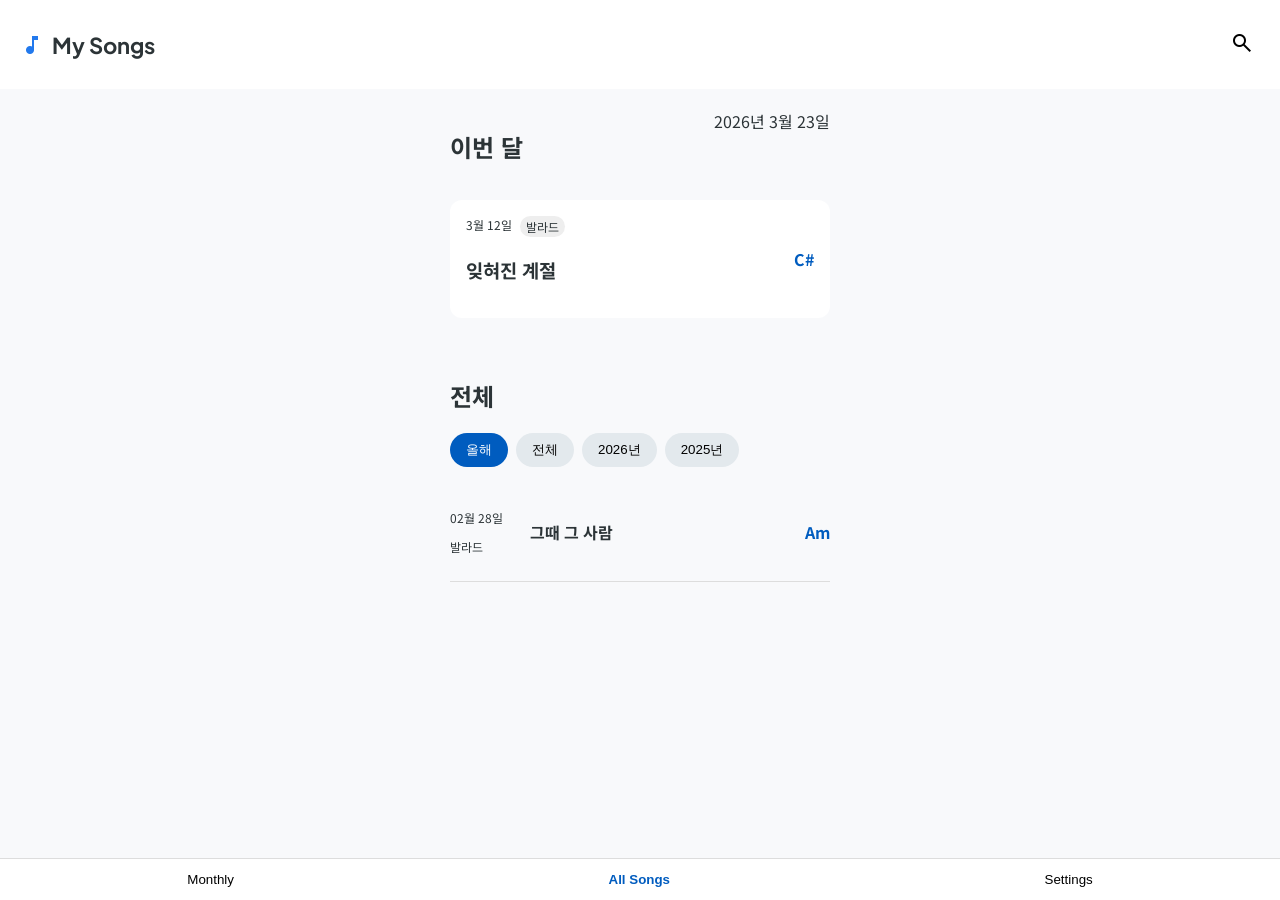
==== index.html @ 4f544b7e "Refactor index.html with new layout and styles Updated HTML structure and added styles and fonts." ====
<!DOCTYPE html>
<html lang="ko">
<head>
  <meta charset="utf-8"/>
  <meta name="viewport" content="width=device-width, initial-scale=1.0"/>

  <!-- Fonts -->
  <link href="https://fonts.googleapis.com/css2?family=Plus+Jakarta+Sans:wght@700;800&family=Noto+Sans+KR:wght@400;500;700&display=swap" rel="stylesheet"/>
  <link href="https://fonts.googleapis.com/css2?family=Material+Symbols+Outlined" rel="stylesheet"/>

  <link rel="stylesheet" href="css/index.css"/>
</head>

<body>

<header class="header">
  <div class="header-left">
    <span class="material-symbols-outlined icon">music_note</span>
    <h1>My Songs</h1>
  </div>
  <button class="icon-btn">
    <span class="material-symbols-outlined">search</span>
  </button>
</header>

<main class="container">

  <!-- 이번 달 -->
  <section>
    <div class="section-header">
      <h2>이번 달</h2>
      <span>2026년 3월 23일</span>
    </div>

    <div class="card-list">
      <div class="song-card">
        <div>
          <div class="meta">
            <span class="date">3월 12일</span>
            <span class="badge">발라드</span>
          </div>
          <h3>잊혀진 계절</h3>
        </div>
        <span class="key">C#</span>
      </div>
    </div>
  </section>

  <!-- 전체 -->
  <section class="all-section">
    <h2>전체</h2>

    <div class="tabs">
      <button class="active">올해</button>
      <button>전체</button>
      <button>2026년</button>
      <button>2025년</button>
    </div>

    <div class="table-list">
      <div class="row">
        <div class="col-left">
          <p class="date">02월 28일</p>
          <p class="genre">발라드</p>
        </div>
        <div class="col-center">그때 그 사람</div>
        <div class="col-right">Am</div>
      </div>
    </div>
  </section>

</main>

<nav class="bottom-nav">
  <button>Monthly</button>
  <button class="active">All Songs</button>
  <button>Settings</button>
</nav>

<script src="script.js"></script>
</body>
</html>
---- css/index.css ----
/* 기본 */
body {
  font-family: 'Noto Sans KR', sans-serif;
  margin: 0;
  background: #f8f9fb;
  color: #2c3437;
}

/* 헤더 */
.header {
  position: sticky;
  top: 0;
  background: #fff;
  padding: 16px 20px;
  display: flex;
  justify-content: space-between;
  align-items: center;
}

.header-left {
  display: flex;
  align-items: center;
  gap: 8px;
}

.header h1 {
  font-family: 'Plus Jakarta Sans';
  font-size: 22px;
}

.icon {
  color: #2279ed;
}

.icon-btn {
  background: none;
  border: none;
  cursor: pointer;
}

/* 레이아웃 */
.container {
  max-width: 420px;
  margin: 0 auto;
  padding-bottom: 120px;
}

section {
  padding: 20px;
}

.section-header {
  display: flex;
  justify-content: space-between;
  margin-bottom: 16px;
}

/* 카드 */
.card-list {
  display: flex;
  flex-direction: column;
  gap: 12px;
}

.song-card {
  background: #fff;
  padding: 16px;
  border-radius: 12px;
  display: flex;
  justify-content: space-between;
  align-items: center;
}

.meta {
  display: flex;
  gap: 8px;
  font-size: 12px;
}

.badge {
  background: #eee;
  padding: 2px 6px;
  border-radius: 999px;
}

.key {
  font-weight: bold;
  color: #005cbf;
}

/* 탭 */
.tabs {
  display: flex;
  gap: 8px;
  overflow-x: auto;
  margin: 16px 0;
}

.tabs button {
  padding: 8px 16px;
  border-radius: 999px;
  border: none;
  background: #e3e9ed;
  cursor: pointer;
}

.tabs button.active {
  background: #005cbf;
  color: white;
}

/* 테이블 리스트 */
.table-list .row {
  display: flex;
  align-items: center;
  padding: 14px 0;
  border-bottom: 1px solid #ddd;
}

.col-left {
  width: 80px;
  font-size: 12px;
}

.col-center {
  flex: 1;
  font-weight: bold;
}

.col-right {
  font-weight: bold;
  color: #005cbf;
}

/* 하단 네비 */
.bottom-nav {
  position: fixed;
  bottom: 0;
  width: 100%;
  display: flex;
  justify-content: space-around;
  background: rgba(255,255,255,0.9);
  padding: 12px 0;
  border-top: 1px solid #ddd;
}

.bottom-nav button {
  background: none;
  border: none;
  cursor: pointer;
}

.bottom-nav .active {
  color: #005cbf;
  font-weight: bold;
}
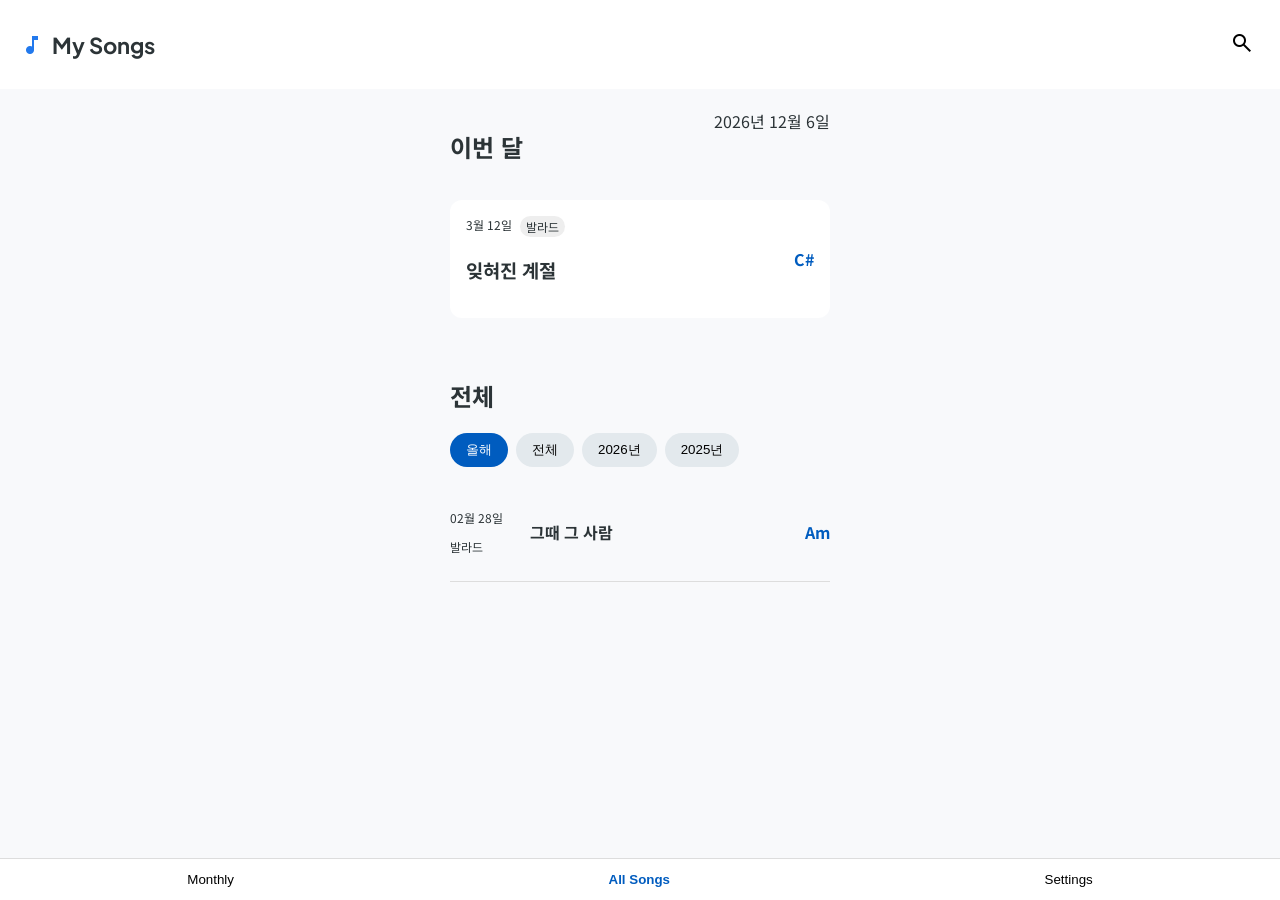
==== commit e8121c1f: "Update script source path in index.html" ====
--- a/index.html
+++ b/index.html
@@ -29,7 +29,7 @@
   <section>
     <div class="section-header">
       <h2>이번 달</h2>
-      <span>2026년 3월 23일</span>
+      <span id="today-date">2026년 3월 23일</span>
     </div>
 
     <div class="card-list">
@@ -77,6 +77,6 @@
   <button>Settings</button>
 </nav>
 
-<script src="script.js"></script>
+<script src="js/index.js"></script>
 </body>
 </html>
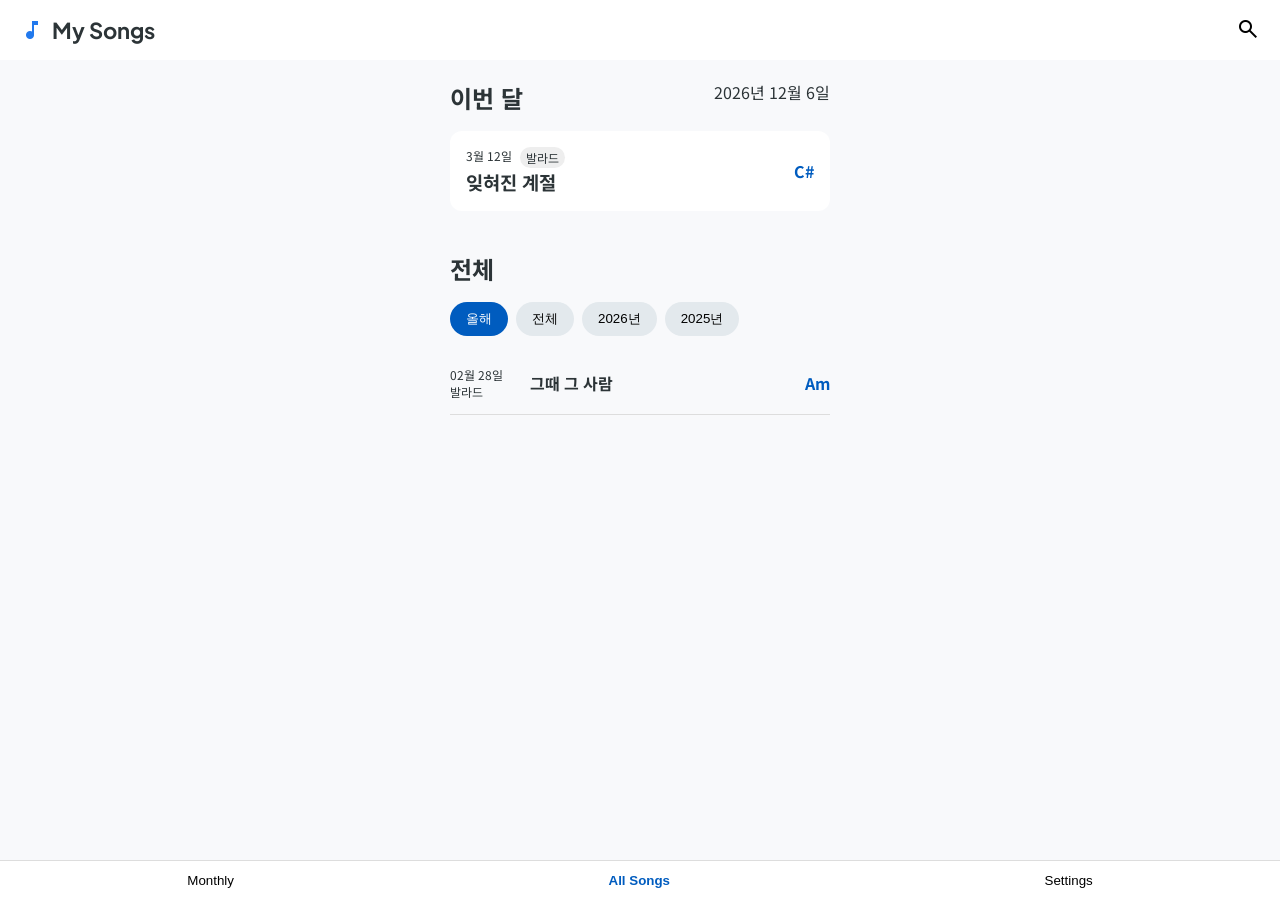
==== commit 797a8b56: "Add reset.css stylesheet link to index.html" ====
--- a/index.html
+++ b/index.html
@@ -8,6 +8,7 @@
   <link href="https://fonts.googleapis.com/css2?family=Plus+Jakarta+Sans:wght@700;800&family=Noto+Sans+KR:wght@400;500;700&display=swap" rel="stylesheet"/>
   <link href="https://fonts.googleapis.com/css2?family=Material+Symbols+Outlined" rel="stylesheet"/>
 
+  <link rel="stylesheet" href="css/reset.css"/>
   <link rel="stylesheet" href="css/index.css"/>
 </head>
 
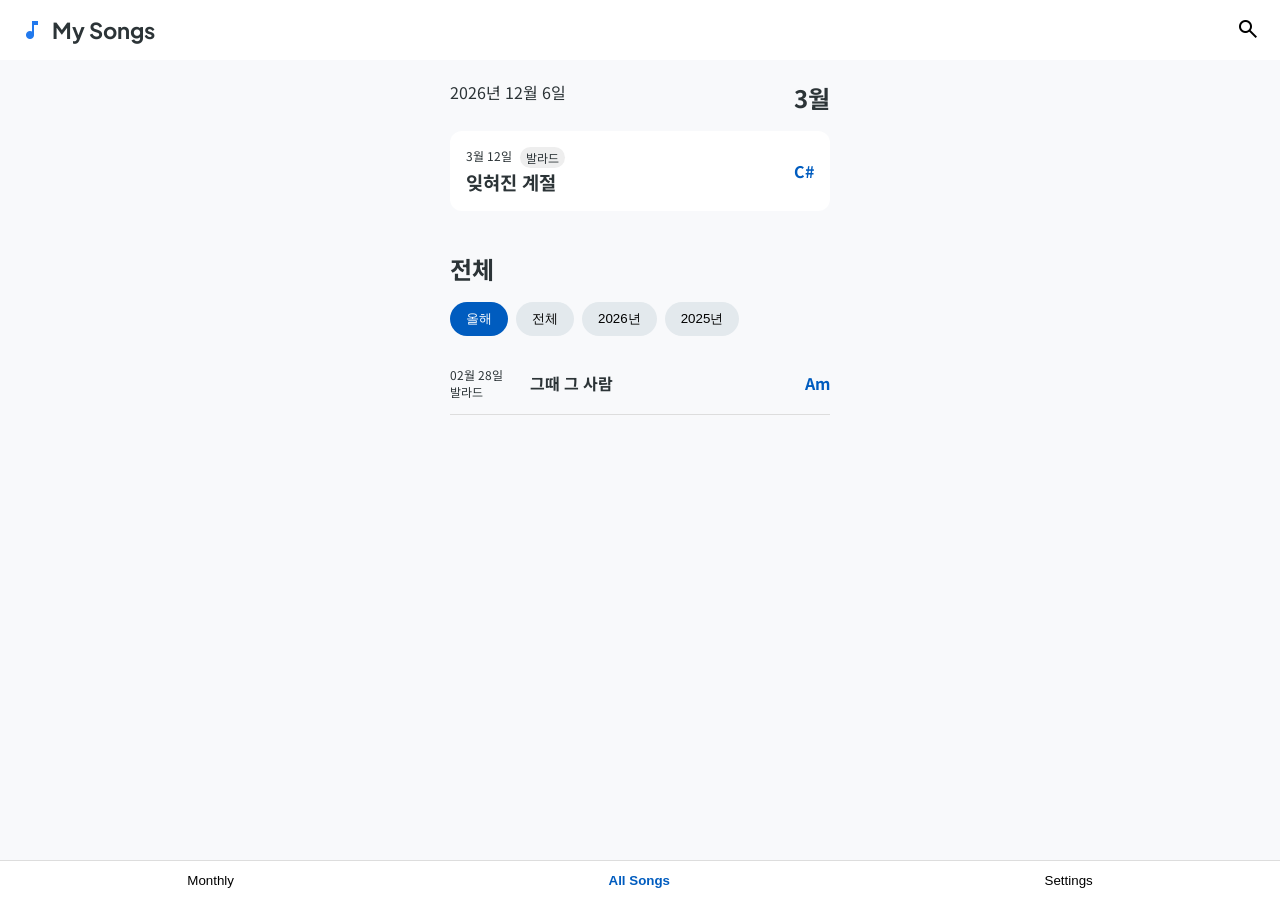
==== commit d1f35c9c: "Update header for this month's section" ====
--- a/index.html
+++ b/index.html
@@ -29,8 +29,12 @@
   <!-- 이번 달 -->
   <section>
     <div class="section-header">
-      <h2>이번 달</h2>
       <span id="today-date">2026년 3월 23일</span>
+      <div>
+        <span class="triangle-left"></span>
+        <h2 id="this-month">3월</h2>
+        <span class="triangle-right"></span>
+      </div>
     </div>
 
     <div class="card-list">
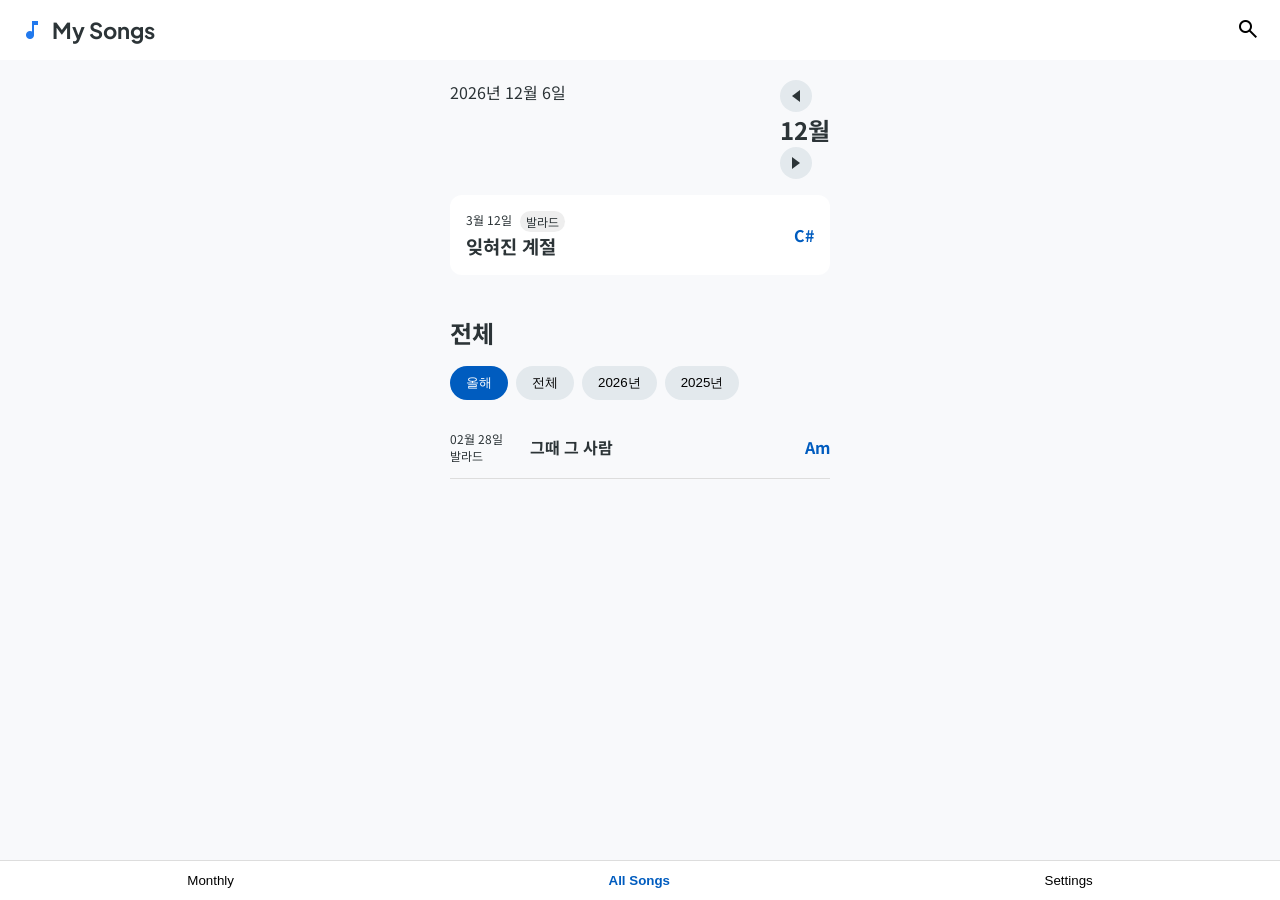
==== commit e9aedd21: "Add common.css stylesheet link to index.html" ====
--- a/index.html
+++ b/index.html
@@ -9,6 +9,7 @@
   <link href="https://fonts.googleapis.com/css2?family=Material+Symbols+Outlined" rel="stylesheet"/>
 
   <link rel="stylesheet" href="css/reset.css"/>
+  <link rel="stylesheet" href="css/common.css"/>
   <link rel="stylesheet" href="css/index.css"/>
 </head>
 
@@ -30,7 +31,7 @@
   <section>
     <div class="section-header">
       <span id="today-date">2026년 3월 23일</span>
-      <div>
+      <div class="row">
         <span class="triangle-left"></span>
         <h2 id="this-month">3월</h2>
         <span class="triangle-right"></span>
--- a/css/index.css
+++ b/css/index.css
@@ -53,6 +53,47 @@
   display: flex;
   justify-content: space-between;
   margin-bottom: 16px;
+}
+
+/* 공통 아이콘 */
+.triangle-left,
+.triangle-right {
+  width: 32px;
+  height: 32px;
+  display: inline-flex;
+  align-items: center;
+  justify-content: center;
+  border-radius: 50%;
+  background: #e3e9ed;
+  position: relative;
+  cursor: pointer;
+}
+
+/* 삼각형 공통 */
+.triangle-left::before,
+.triangle-right::before {
+  content: "";
+  width: 0;
+  height: 0;
+  border-style: solid;
+}
+
+/* 왼쪽 (◀) */
+.triangle-left::before {
+  border-width: 6px 8px 6px 0;
+  border-color: transparent #2c3437 transparent transparent;
+}
+
+/* 오른쪽 (▶) */
+.triangle-right::before {
+  border-width: 6px 0 6px 8px;
+  border-color: transparent transparent transparent #2c3437;
+}
+
+/* hover (선택) */
+.triangle-left:hover,
+.triangle-right:hover {
+  background: #d4dbdf;
 }
 
 /* 카드 */
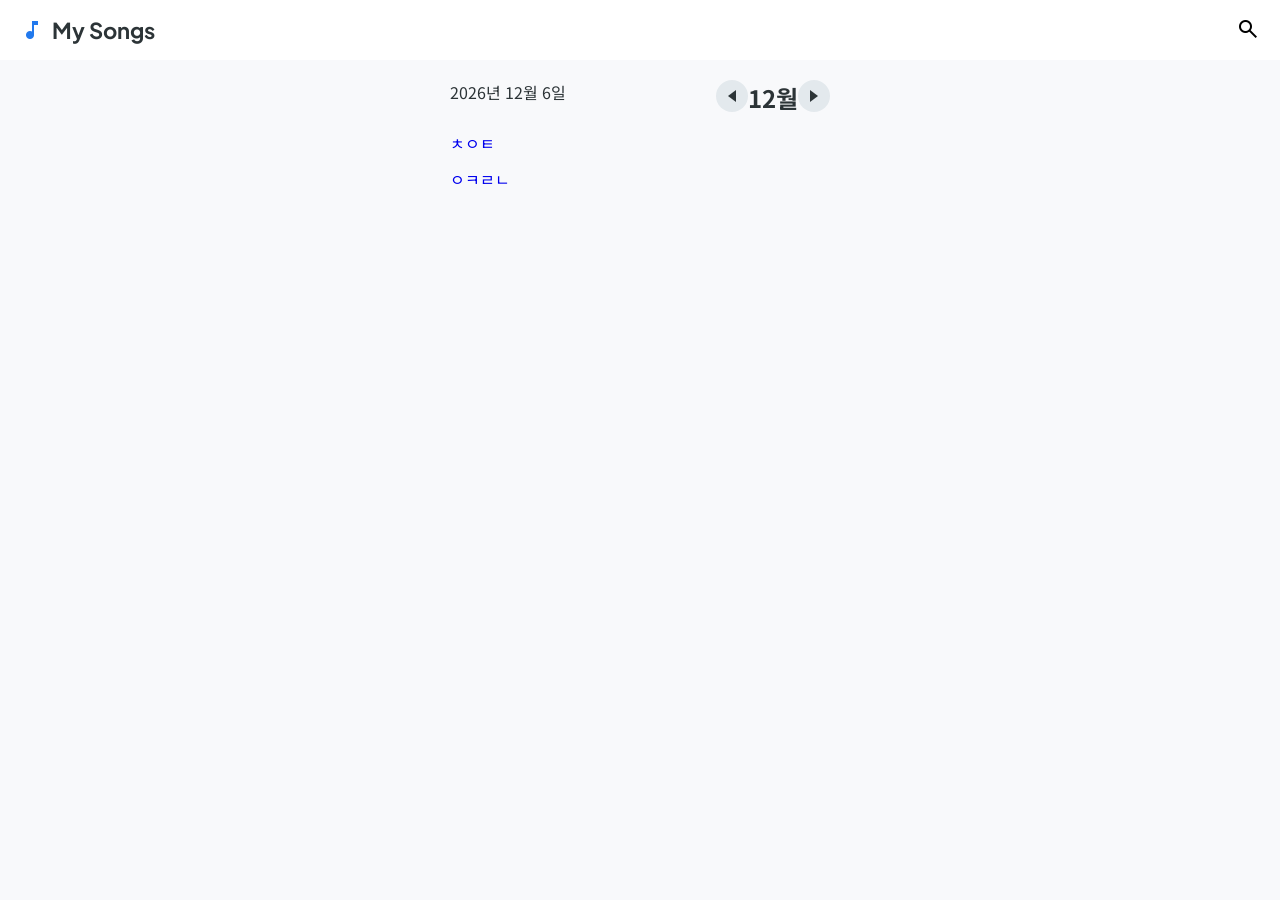
==== commit 4f63441b: "index페이지 통로로 수정, 오카리나 페이지파일 생성" ====
--- a/index.html
+++ b/index.html
@@ -1,88 +1,57 @@
 <!DOCTYPE html>
 <html lang="ko">
+
 <head>
-  <meta charset="utf-8"/>
-  <meta name="viewport" content="width=device-width, initial-scale=1.0"/>
+  <meta charset="utf-8" />
+  <meta name="viewport" content="width=device-width, initial-scale=1.0" />
 
   <!-- Fonts -->
-  <link href="https://fonts.googleapis.com/css2?family=Plus+Jakarta+Sans:wght@700;800&family=Noto+Sans+KR:wght@400;500;700&display=swap" rel="stylesheet"/>
-  <link href="https://fonts.googleapis.com/css2?family=Material+Symbols+Outlined" rel="stylesheet"/>
+  <link
+    href="https://fonts.googleapis.com/css2?family=Plus+Jakarta+Sans:wght@700;800&family=Noto+Sans+KR:wght@400;500;700&display=swap"
+    rel="stylesheet" />
+  <link href="https://fonts.googleapis.com/css2?family=Material+Symbols+Outlined" rel="stylesheet" />
 
-  <link rel="stylesheet" href="css/reset.css"/>
-  <link rel="stylesheet" href="css/common.css"/>
-  <link rel="stylesheet" href="css/index.css"/>
+  <link rel="stylesheet" href="css/reset.css" />
+  <link rel="stylesheet" href="css/common.css" />
+  <link rel="stylesheet" href="css/index.css" />
 </head>
 
 <body>
 
-<header class="header">
-  <div class="header-left">
-    <span class="material-symbols-outlined icon">music_note</span>
-    <h1>My Songs</h1>
-  </div>
-  <button class="icon-btn">
-    <span class="material-symbols-outlined">search</span>
-  </button>
-</header>
+  <header class="header">
+    <div class="header-left">
+      <span class="material-symbols-outlined icon">music_note</span>
+      <h1>My Songs</h1>
+    </div>
+    <button class="icon-btn">
+      <span class="material-symbols-outlined">search</span>
+    </button>
+  </header>
 
-<main class="container">
+  <main class="container">
+    <section>
+      <div class="section-header">
+        <span id="today-date">2026년 3월 23일</span>
+        <div class="row">
+          <span class="triangle-left"></span>
+          <h2 id="this-month">3월</h2>
+          <span class="triangle-right"></span>
+        </div>
+      </div>
 
-  <!-- 이번 달 -->
-  <section>
-    <div class="section-header">
-      <span id="today-date">2026년 3월 23일</span>
-      <div class="row">
-        <span class="triangle-left"></span>
-        <h2 id="this-month">3월</h2>
-        <span class="triangle-right"></span>
-      </div>
-    </div>
+      <ul class="card-list">
+        <li>
+          <a href="praise.html">ㅊㅇㅌ</a>
+        </li>
+        <li>
+          <a href="ocarina.html">ㅇㅋㄹㄴ</a>
+        </li>
+      </ul>
+    </section>
+  </main>
 
-    <div class="card-list">
-      <div class="song-card">
-        <div>
-          <div class="meta">
-            <span class="date">3월 12일</span>
-            <span class="badge">발라드</span>
-          </div>
-          <h3>잊혀진 계절</h3>
-        </div>
-        <span class="key">C#</span>
-      </div>
-    </div>
-  </section>
+  <!-- script -->
+  <script src="js/index.js"></script>
+</body>
 
-  <!-- 전체 -->
-  <section class="all-section">
-    <h2>전체</h2>
-
-    <div class="tabs">
-      <button class="active">올해</button>
-      <button>전체</button>
-      <button>2026년</button>
-      <button>2025년</button>
-    </div>
-
-    <div class="table-list">
-      <div class="row">
-        <div class="col-left">
-          <p class="date">02월 28일</p>
-          <p class="genre">발라드</p>
-        </div>
-        <div class="col-center">그때 그 사람</div>
-        <div class="col-right">Am</div>
-      </div>
-    </div>
-  </section>
-
-</main>
-
-<nav class="bottom-nav">
-  <button>Monthly</button>
-  <button class="active">All Songs</button>
-  <button>Settings</button>
-</nav>
-
-<script src="js/index.js"></script>
-</body>
-</html>
+</html>
--- a/css/common.css
+++ b/css/common.css
@@ -0,0 +1,2 @@
+.row {display: flex; flex-direction: row;}
+.col {display: flex; flex-direction: column;}
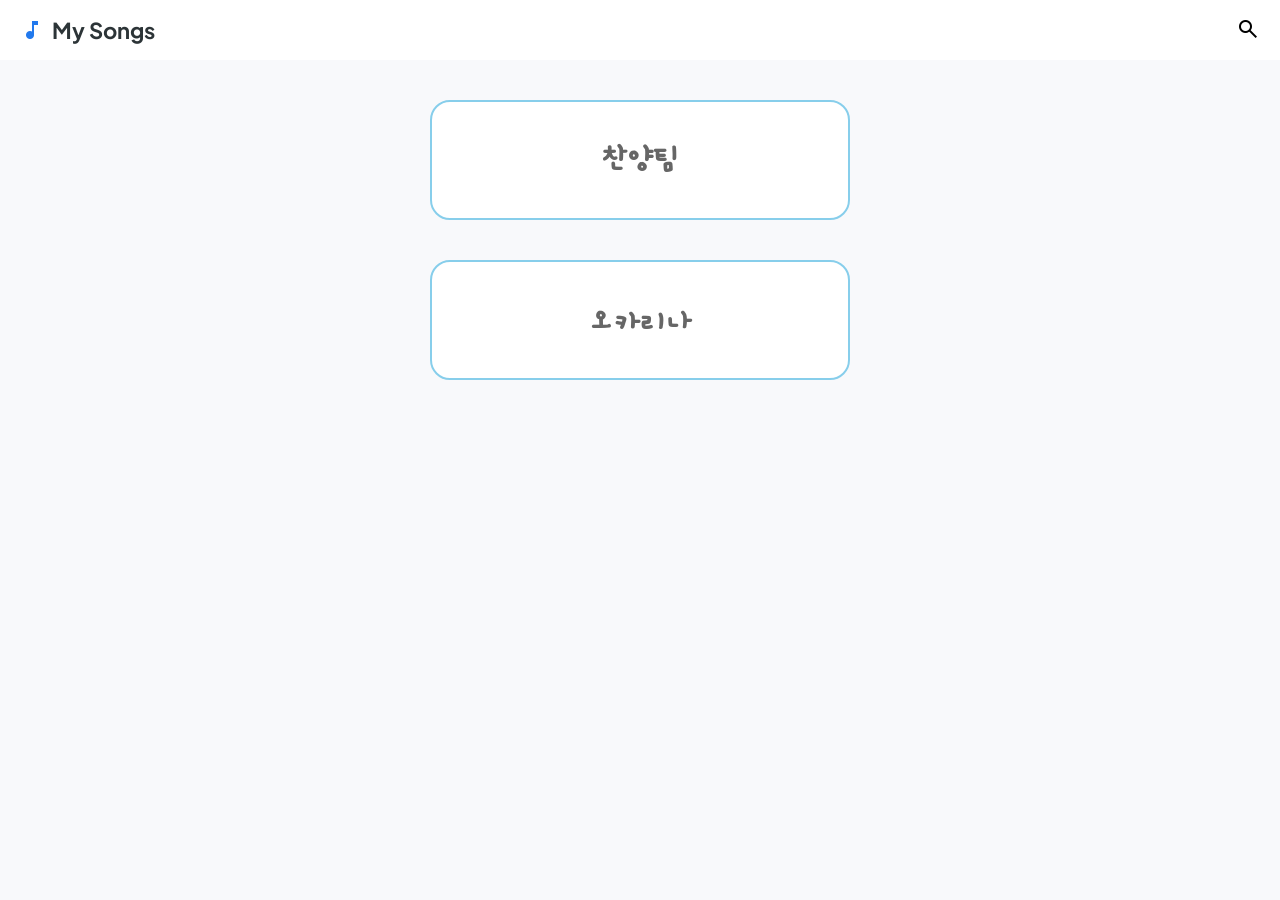
==== commit 4b3b99c9: "인덱스 스타일 추가" ====
--- a/index.html
+++ b/index.html
@@ -10,6 +10,9 @@
     href="https://fonts.googleapis.com/css2?family=Plus+Jakarta+Sans:wght@700;800&family=Noto+Sans+KR:wght@400;500;700&display=swap"
     rel="stylesheet" />
   <link href="https://fonts.googleapis.com/css2?family=Material+Symbols+Outlined" rel="stylesheet" />
+  <link rel="preconnect" href="https://fonts.googleapis.com">
+  <link rel="preconnect" href="https://fonts.gstatic.com" crossorigin>
+  <link href="https://fonts.googleapis.com/css2?family=Gamja+Flower&display=swap" rel="stylesheet">
 
   <link rel="stylesheet" href="css/reset.css" />
   <link rel="stylesheet" href="css/common.css" />
@@ -30,21 +33,12 @@
 
   <main class="container">
     <section>
-      <div class="section-header">
-        <span id="today-date">2026년 3월 23일</span>
-        <div class="row">
-          <span class="triangle-left"></span>
-          <h2 id="this-month">3월</h2>
-          <span class="triangle-right"></span>
-        </div>
-      </div>
-
       <ul class="card-list">
         <li>
-          <a href="praise.html">ㅊㅇㅌ</a>
+          <a href="praise.html">찬양팀</a>
         </li>
         <li>
-          <a href="ocarina.html">ㅇㅋㄹㄴ</a>
+          <a href="ocarina.html">오카리나</a>
         </li>
       </ul>
     </section>
--- a/css/index.css
+++ b/css/index.css
@@ -1,6 +1,6 @@
 /* 기본 */
 body {
-  font-family: 'Noto Sans KR', sans-serif;
+  font-family: "Noto Sans KR", sans-serif;
   margin: 0;
   background: #f8f9fb;
   color: #2c3437;
@@ -24,7 +24,7 @@
 }
 
 .header h1 {
-  font-family: 'Plus Jakarta Sans';
+  font-family: "Plus Jakarta Sans";
   font-size: 22px;
 }
 
@@ -40,158 +40,36 @@
 
 /* 레이아웃 */
 .container {
-  max-width: 420px;
+  max-width: 500px;
   margin: 0 auto;
   padding-bottom: 120px;
 }
 
 section {
-  padding: 20px;
-}
-
-.section-header {
-  display: flex;
-  justify-content: space-between;
-  margin-bottom: 16px;
-}
-
-/* 공통 아이콘 */
-.triangle-left,
-.triangle-right {
-  width: 32px;
-  height: 32px;
-  display: inline-flex;
-  align-items: center;
-  justify-content: center;
-  border-radius: 50%;
-  background: #e3e9ed;
-  position: relative;
-  cursor: pointer;
-}
-
-/* 삼각형 공통 */
-.triangle-left::before,
-.triangle-right::before {
-  content: "";
-  width: 0;
-  height: 0;
-  border-style: solid;
-}
-
-/* 왼쪽 (◀) */
-.triangle-left::before {
-  border-width: 6px 8px 6px 0;
-  border-color: transparent #2c3437 transparent transparent;
-}
-
-/* 오른쪽 (▶) */
-.triangle-right::before {
-  border-width: 6px 0 6px 8px;
-  border-color: transparent transparent transparent #2c3437;
-}
-
-/* hover (선택) */
-.triangle-left:hover,
-.triangle-right:hover {
-  background: #d4dbdf;
+  padding: 40px;
 }
 
 /* 카드 */
 .card-list {
   display: flex;
   flex-direction: column;
-  gap: 12px;
+  gap: 40px;
 }
 
-.song-card {
+.card-list li {
+  display: flex;
+  justify-content: center;
+  align-items: center;
+  padding: 16px;
+  min-height: 120px;
   background: #fff;
-  padding: 16px;
-  border-radius: 12px;
-  display: flex;
-  justify-content: space-between;
-  align-items: center;
+  border-radius: 20px;
+  border: 2px solid skyblue;
 }
 
-.meta {
-  display: flex;
-  gap: 8px;
-  font-size: 12px;
+.card-list a {
+  color: #666;
+  font-size: 2rem;
+  font-weight: bold;
+  font-family: "Gamja Flower", sans-serif;
 }
-
-.badge {
-  background: #eee;
-  padding: 2px 6px;
-  border-radius: 999px;
-}
-
-.key {
-  font-weight: bold;
-  color: #005cbf;
-}
-
-/* 탭 */
-.tabs {
-  display: flex;
-  gap: 8px;
-  overflow-x: auto;
-  margin: 16px 0;
-}
-
-.tabs button {
-  padding: 8px 16px;
-  border-radius: 999px;
-  border: none;
-  background: #e3e9ed;
-  cursor: pointer;
-}
-
-.tabs button.active {
-  background: #005cbf;
-  color: white;
-}
-
-/* 테이블 리스트 */
-.table-list .row {
-  display: flex;
-  align-items: center;
-  padding: 14px 0;
-  border-bottom: 1px solid #ddd;
-}
-
-.col-left {
-  width: 80px;
-  font-size: 12px;
-}
-
-.col-center {
-  flex: 1;
-  font-weight: bold;
-}
-
-.col-right {
-  font-weight: bold;
-  color: #005cbf;
-}
-
-/* 하단 네비 */
-.bottom-nav {
-  position: fixed;
-  bottom: 0;
-  width: 100%;
-  display: flex;
-  justify-content: space-around;
-  background: rgba(255,255,255,0.9);
-  padding: 12px 0;
-  border-top: 1px solid #ddd;
-}
-
-.bottom-nav button {
-  background: none;
-  border: none;
-  cursor: pointer;
-}
-
-.bottom-nav .active {
-  color: #005cbf;
-  font-weight: bold;
-}
